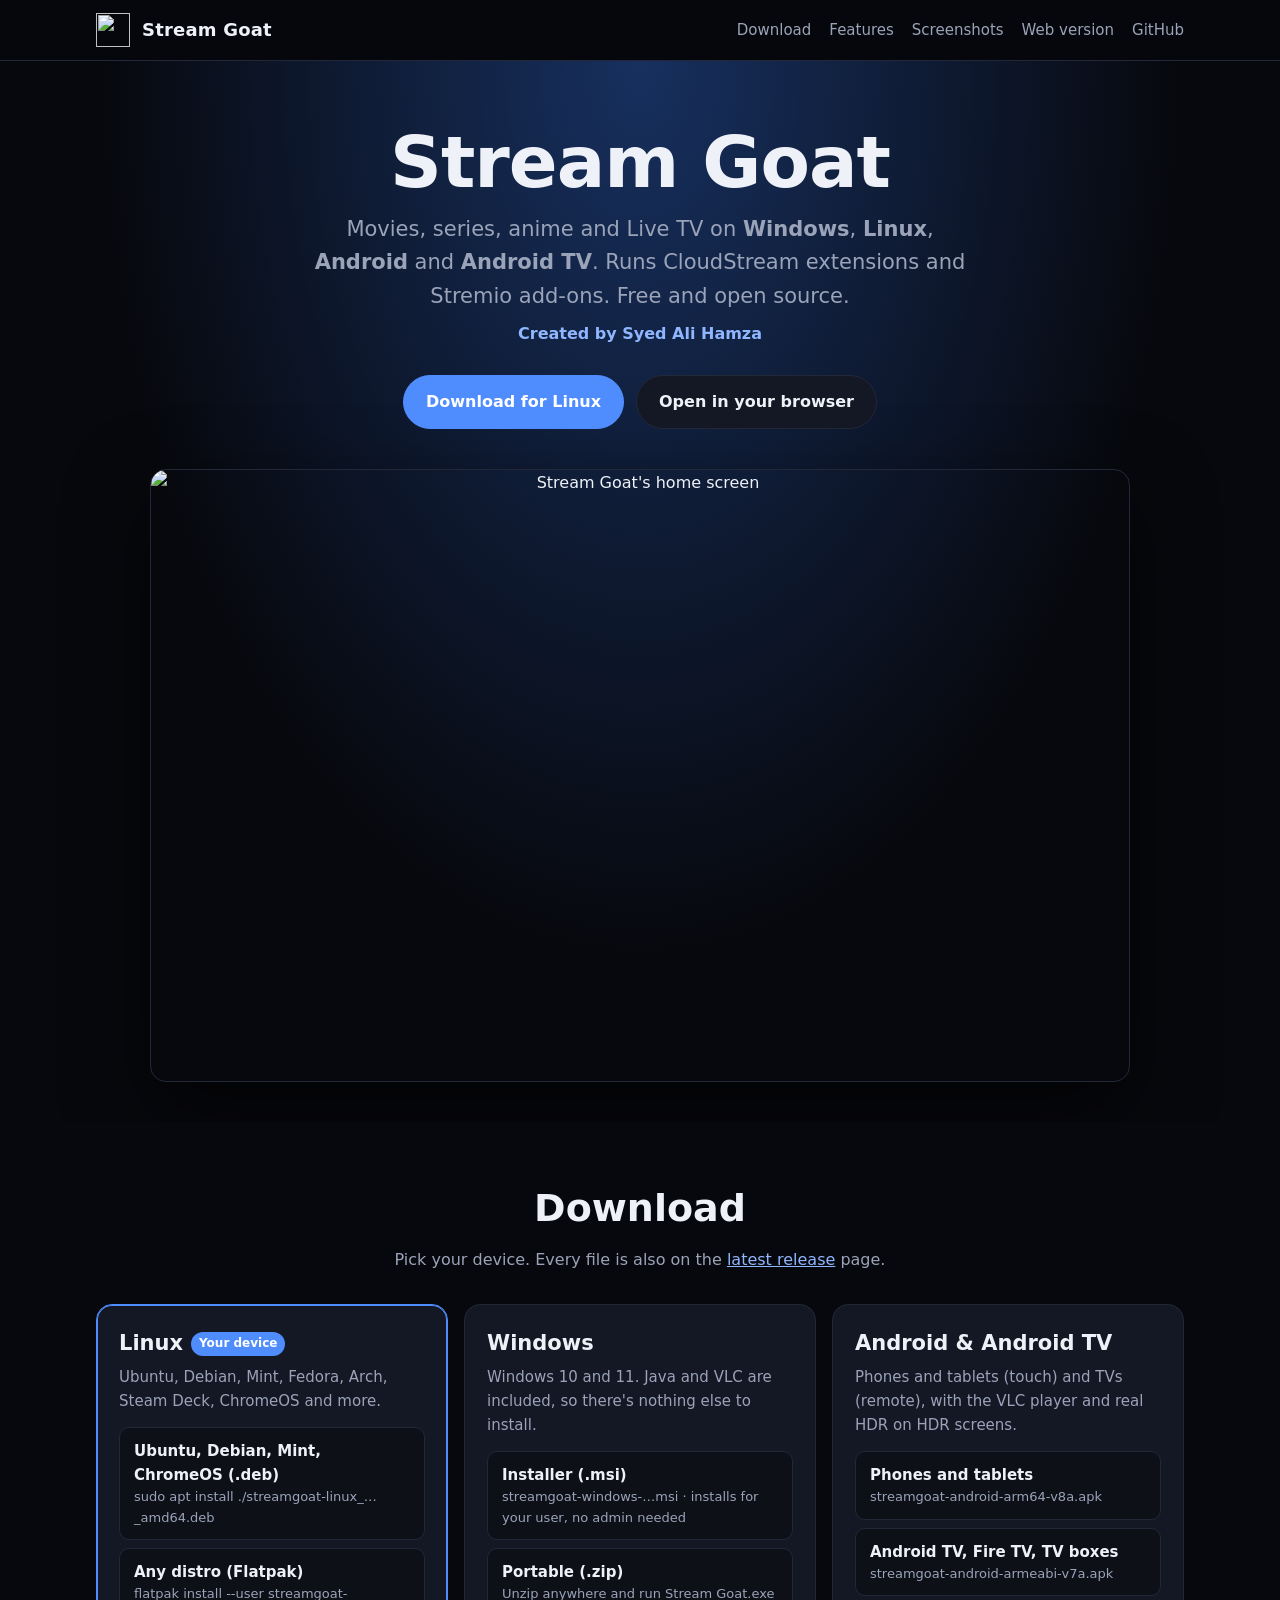
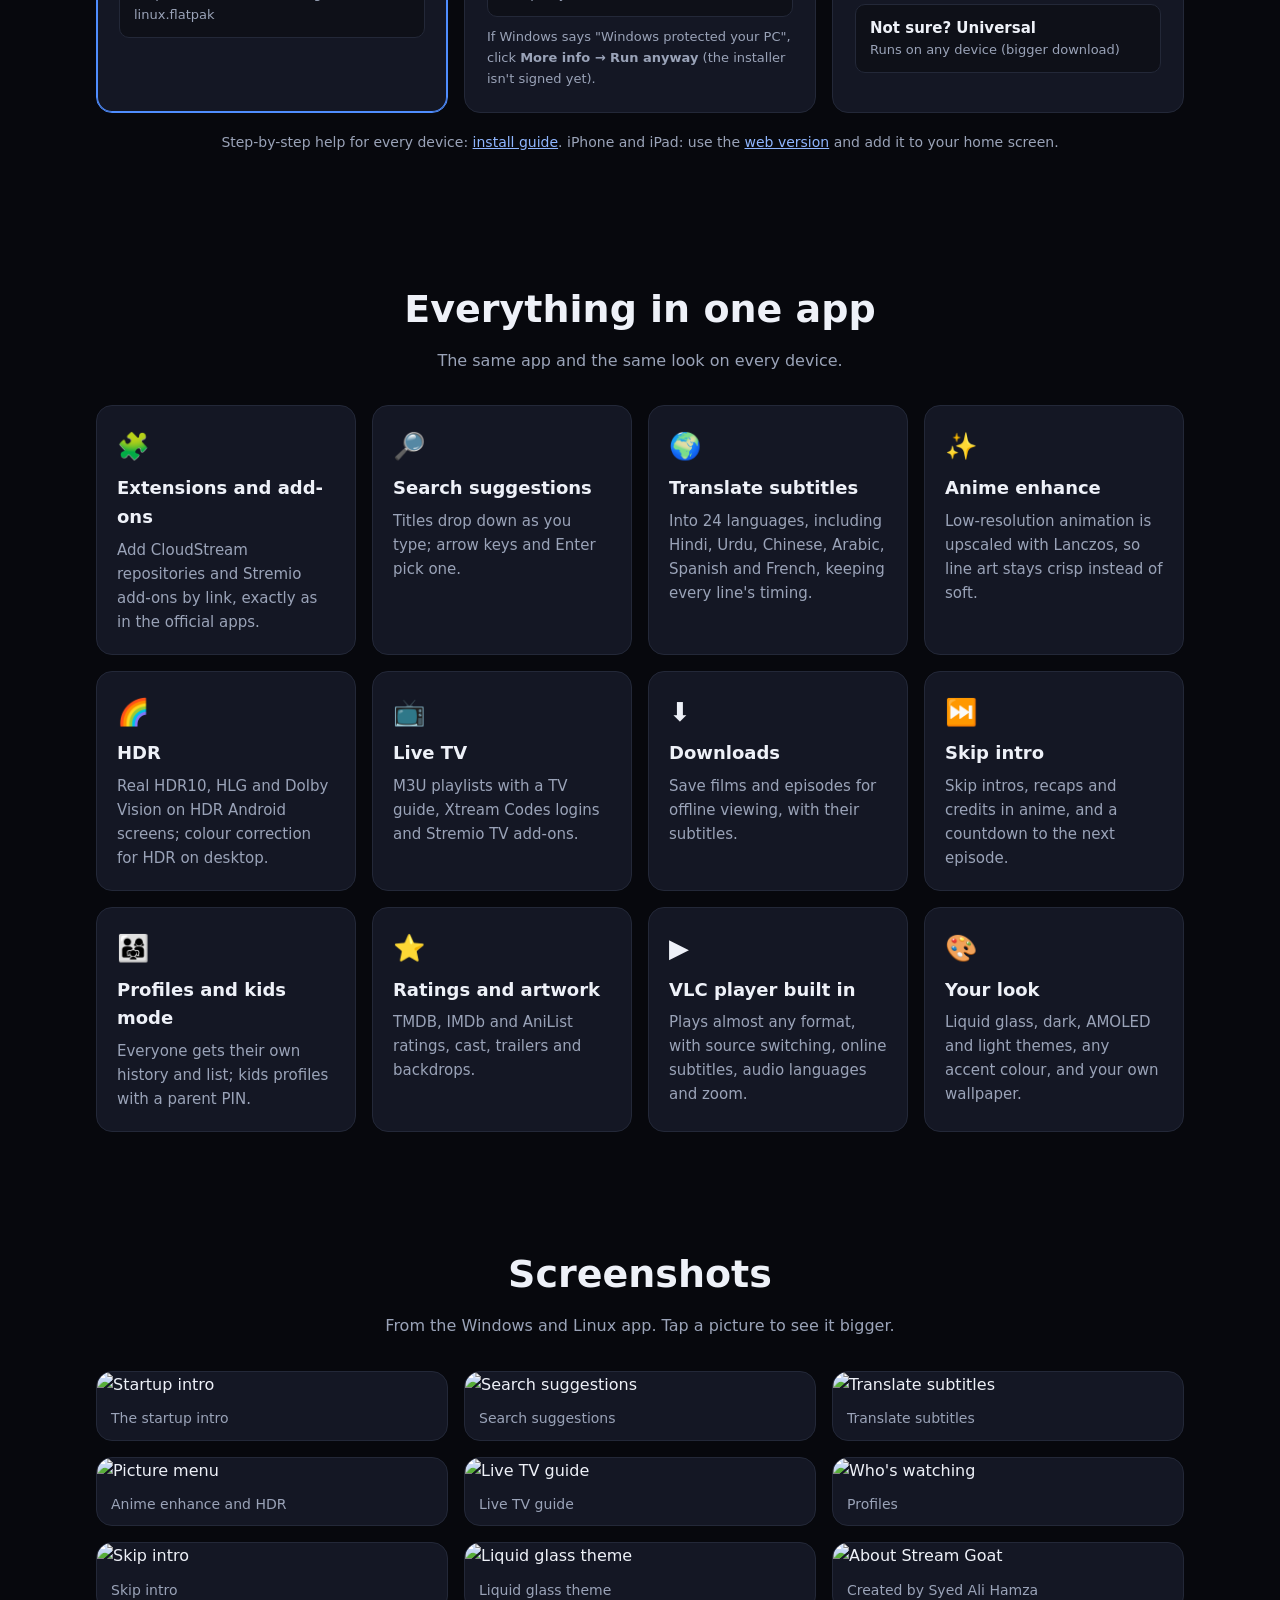
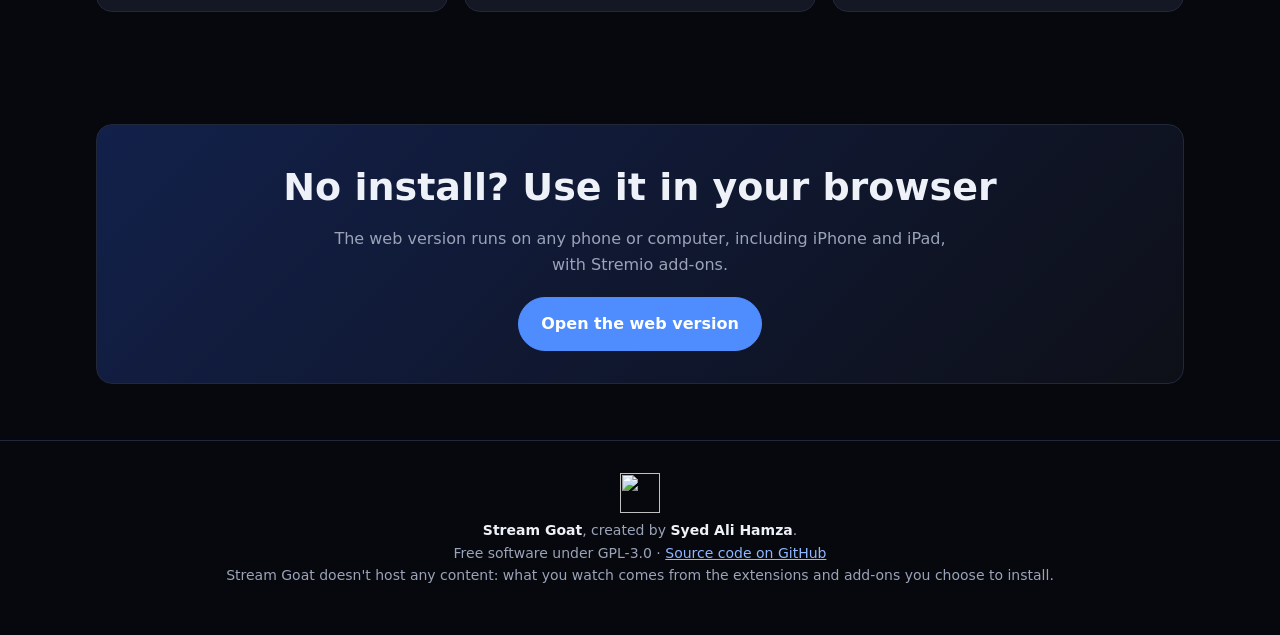
==== site/index.html @ ea7d9202 "Stream Goat website on GitHub Pages; web version moves to /app/; links use the new repository name C" ====
<!doctype html>
<html lang="en">
<head>
<meta charset="utf-8">
<meta name="viewport" content="width=device-width, initial-scale=1">
<title>Stream Goat</title>
<meta name="description" content="Stream Goat: movies, series, anime and Live TV on Windows, Linux, Android and Android TV. Runs CloudStream extensions and Stremio add-ons. Created by Syed Ali Hamza.">
<meta property="og:title" content="Stream Goat">
<meta property="og:description" content="Movies, series, anime and Live TV on Windows, Linux, Android and Android TV. Free and open source.">
<meta property="og:image" content="screenshots/intro.png">
<link rel="icon" href="logo.svg" type="image/svg+xml">
<link rel="apple-touch-icon" href="app/apple-touch-icon.png">
<script>
  // The web version used to live here: send its old links (…/#/home and so on) to its new place.
  if (location.hash.startsWith("#/")) location.replace("app/" + location.hash);
</script>
<style>
  :root {
    --bg: #07080d; --bg2: #0e1018; --card: #141724; --line: #232838;
    --text: #eef1f8; --muted: #9aa3b8; --accent: #4f8dff; --accent2: #8fb6ff;
    --radius: 16px;
  }
  * { box-sizing: border-box; }
  html { scroll-behavior: smooth; }
  body { margin: 0; background: var(--bg); color: var(--text);
    font: 16px/1.6 Inter, system-ui, -apple-system, "Segoe UI", Roboto, sans-serif; }
  a { color: var(--accent2); }
  .wrap { max-width: 1120px; margin: 0 auto; padding: 0 16px; }

  header.top { position: sticky; top: 0; z-index: 10; background: rgba(7, 8, 13, .82);
    backdrop-filter: blur(12px); border-bottom: 1px solid var(--line); }
  header.top .wrap { display: flex; align-items: center; gap: 12px; height: 60px; }
  header.top img { width: 34px; height: 34px; }
  header.top b { font-size: 18px; letter-spacing: .2px; }
  header.top nav { margin-left: auto; display: flex; gap: 18px; }
  header.top nav a { color: var(--muted); text-decoration: none; font-size: 15px; }
  header.top nav a:hover { color: var(--text); }

  .hero { position: relative; overflow: hidden; text-align: center; padding: 64px 0 40px;
    background: radial-gradient(ellipse at 50% 0%, #17305f 0%, transparent 60%); }
  .hero h1 { font-size: clamp(40px, 8vw, 72px); line-height: 1.05; margin: 0 0 12px; letter-spacing: -1px; }
  .hero p.lead { font-size: clamp(17px, 2.4vw, 21px); color: var(--muted); max-width: 680px; margin: 0 auto 8px; }
  .hero p.credit { color: var(--accent2); font-weight: 600; margin: 0 0 28px; }
  .buttons { display: flex; flex-wrap: wrap; gap: 12px; justify-content: center; }
  .btn { display: inline-flex; align-items: center; gap: 8px; padding: 13px 22px; border-radius: 999px;
    font-weight: 600; text-decoration: none; border: 1px solid var(--line); color: var(--text); background: var(--card); }
  .btn.primary { background: var(--accent); border-color: var(--accent); color: #fff; }
  .btn:hover { filter: brightness(1.12); }
  .hero .shot { margin: 40px auto 0; max-width: 980px; border-radius: var(--radius); overflow: hidden;
    border: 1px solid var(--line); box-shadow: 0 30px 80px rgba(0, 0, 0, .6); }
  .hero .shot img { display: block; width: 100%; height: auto; }

  section { padding: 56px 0; }
  section h2 { font-size: clamp(28px, 4vw, 38px); margin: 0 0 8px; text-align: center; }
  section p.sub { color: var(--muted); text-align: center; margin: 0 auto 32px; max-width: 640px; }

  .platforms { display: grid; grid-template-columns: repeat(auto-fit, minmax(260px, 1fr)); gap: 16px; }
  .platform { background: var(--card); border: 1px solid var(--line); border-radius: var(--radius); padding: 22px; }
  .platform.mine { border-color: var(--accent); box-shadow: 0 0 0 1px var(--accent) inset; }
  .platform h3 { margin: 0 0 4px; font-size: 21px; display: flex; align-items: center; gap: 8px; }
  .platform .tag { font-size: 12px; font-weight: 600; color: #fff; background: var(--accent); padding: 2px 8px;
    border-radius: 999px; display: none; }
  .platform.mine .tag { display: inline-block; }
  .platform p { color: var(--muted); margin: 0 0 14px; font-size: 15px; }
  .platform a.dl { display: block; padding: 11px 14px; margin-bottom: 8px; border-radius: 10px; text-decoration: none;
    color: var(--text); background: var(--bg2); border: 1px solid var(--line); font-weight: 600; font-size: 15px; }
  .platform a.dl small { display: block; color: var(--muted); font-weight: 400; font-size: 13px; }
  .platform a.dl:hover { border-color: var(--accent); }
  .note { color: var(--muted); font-size: 14px; text-align: center; margin-top: 18px; }

  .features { display: grid; grid-template-columns: repeat(auto-fit, minmax(240px, 1fr)); gap: 16px; }
  .feature { background: var(--card); border: 1px solid var(--line); border-radius: var(--radius); padding: 20px; }
  .feature .icon { font-size: 26px; }
  .feature h3 { margin: 6px 0 6px; font-size: 18px; }
  .feature p { margin: 0; color: var(--muted); font-size: 15px; }

  .gallery { display: grid; grid-template-columns: repeat(auto-fit, minmax(300px, 1fr)); gap: 16px; }
  .gallery figure { margin: 0; background: var(--card); border: 1px solid var(--line); border-radius: var(--radius); overflow: hidden; }
  .gallery img { display: block; width: 100%; height: auto; cursor: zoom-in; }
  .gallery figcaption { padding: 10px 14px; color: var(--muted); font-size: 14px; }

  .web { background: linear-gradient(135deg, #12204a, #0e1018); border: 1px solid var(--line);
    border-radius: var(--radius); padding: 32px; text-align: center; }
  .web h2 { margin-top: 0; }

  footer { border-top: 1px solid var(--line); padding: 32px 0 48px; color: var(--muted); font-size: 14px; text-align: center; }
  footer img { width: 40px; height: 40px; }
  footer b { color: var(--text); }

  dialog { padding: 0; border: none; background: transparent; max-width: 96vw; }
  dialog::backdrop { background: rgba(0, 0, 0, .85); }
  dialog img { max-width: 96vw; max-height: 90vh; border-radius: 10px; display: block; }

  @media (max-width: 640px) {
    header.top nav { display: none; }
    .hero { padding-top: 40px; }
    section { padding: 40px 0; }
  }
</style>
</head>
<body>
<header class="top">
  <div class="wrap">
    <img src="logo.svg" alt="">
    <b>Stream Goat</b>
    <nav>
      <a href="#download">Download</a>
      <a href="#features">Features</a>
      <a href="#screenshots">Screenshots</a>
      <a href="app/">Web version</a>
      <a href="https://github.com/sherazi5110/stream-goat">GitHub</a>
    </nav>
  </div>
</header>

<div class="hero">
  <div class="wrap">
    <h1>Stream Goat</h1>
    <p class="lead">Movies, series, anime and Live TV on <b>Windows</b>, <b>Linux</b>, <b>Android</b> and <b>Android TV</b>.
      Runs CloudStream extensions and Stremio add-ons. Free and open source.</p>
    <p class="credit">Created by Syed Ali Hamza</p>
    <div class="buttons">
      <a class="btn primary" id="hero-download" href="#download">Download</a>
      <a class="btn" href="app/">Open in your browser</a>
    </div>
    <div class="shot"><img src="screenshots/home.png" alt="Stream Goat's home screen" width="1600" height="1000"></div>
  </div>
</div>

<section id="download">
  <div class="wrap">
    <h2>Download</h2>
    <p class="sub">Pick your device. Every file is also on the <a href="https://github.com/sherazi5110/stream-goat/releases/latest">latest release</a> page.</p>
    <div class="platforms">
      <div class="platform" data-os="windows">
        <h3>Windows <span class="tag">Your device</span></h3>
        <p>Windows 10 and 11. Java and VLC are included, so there's nothing else to install.</p>
        <a class="dl" href="https://github.com/sherazi5110/stream-goat/releases/latest">Installer (.msi)<small>streamgoat-windows-…msi · installs for your user, no admin needed</small></a>
        <a class="dl" href="https://github.com/sherazi5110/stream-goat/releases/latest">Portable (.zip)<small>Unzip anywhere and run Stream Goat.exe</small></a>
        <p style="margin:10px 0 0;font-size:13px">If Windows says "Windows protected your PC", click <b>More info → Run anyway</b> (the installer isn't signed yet).</p>
      </div>
      <div class="platform" data-os="android">
        <h3>Android &amp; Android TV <span class="tag">Your device</span></h3>
        <p>Phones and tablets (touch) and TVs (remote), with the VLC player and real HDR on HDR screens.</p>
        <a class="dl" href="https://github.com/sherazi5110/stream-goat/releases/latest/download/streamgoat-android-arm64-v8a.apk">Phones and tablets<small>streamgoat-android-arm64-v8a.apk</small></a>
        <a class="dl" href="https://github.com/sherazi5110/stream-goat/releases/latest/download/streamgoat-android-armeabi-v7a.apk">Android TV, Fire TV, TV boxes<small>streamgoat-android-armeabi-v7a.apk</small></a>
        <a class="dl" href="https://github.com/sherazi5110/stream-goat/releases/latest/download/streamgoat-android-universal.apk">Not sure? Universal<small>Runs on any device (bigger download)</small></a>
      </div>
      <div class="platform" data-os="linux">
        <h3>Linux <span class="tag">Your device</span></h3>
        <p>Ubuntu, Debian, Mint, Fedora, Arch, Steam Deck, ChromeOS and more.</p>
        <a class="dl" href="https://github.com/sherazi5110/stream-goat/releases/latest">Ubuntu, Debian, Mint, ChromeOS (.deb)<small>sudo apt install ./streamgoat-linux_…_amd64.deb</small></a>
        <a class="dl" href="https://github.com/sherazi5110/stream-goat/releases/latest/download/streamgoat-linux.flatpak">Any distro (Flatpak)<small>flatpak install --user streamgoat-linux.flatpak</small></a>
      </div>
    </div>
    <p class="note">Step-by-step help for every device: <a href="https://github.com/sherazi5110/stream-goat/blob/main/INSTALL.md">install guide</a>.
      iPhone and iPad: use the <a href="app/">web version</a> and add it to your home screen.</p>
  </div>
</section>

<section id="features">
  <div class="wrap">
    <h2>Everything in one app</h2>
    <p class="sub">The same app and the same look on every device.</p>
    <div class="features">
      <div class="feature"><div class="icon">🧩</div><h3>Extensions and add-ons</h3><p>Add CloudStream repositories and Stremio add-ons by link, exactly as in the official apps.</p></div>
      <div class="feature"><div class="icon">🔎</div><h3>Search suggestions</h3><p>Titles drop down as you type; arrow keys and Enter pick one.</p></div>
      <div class="feature"><div class="icon">🌍</div><h3>Translate subtitles</h3><p>Into 24 languages, including Hindi, Urdu, Chinese, Arabic, Spanish and French, keeping every line's timing.</p></div>
      <div class="feature"><div class="icon">✨</div><h3>Anime enhance</h3><p>Low-resolution animation is upscaled with Lanczos, so line art stays crisp instead of soft.</p></div>
      <div class="feature"><div class="icon">🌈</div><h3>HDR</h3><p>Real HDR10, HLG and Dolby Vision on HDR Android screens; colour correction for HDR on desktop.</p></div>
      <div class="feature"><div class="icon">📺</div><h3>Live TV</h3><p>M3U playlists with a TV guide, Xtream Codes logins and Stremio TV add-ons.</p></div>
      <div class="feature"><div class="icon">⬇️</div><h3>Downloads</h3><p>Save films and episodes for offline viewing, with their subtitles.</p></div>
      <div class="feature"><div class="icon">⏭️</div><h3>Skip intro</h3><p>Skip intros, recaps and credits in anime, and a countdown to the next episode.</p></div>
      <div class="feature"><div class="icon">👨‍👩‍👧</div><h3>Profiles and kids mode</h3><p>Everyone gets their own history and list; kids profiles with a parent PIN.</p></div>
      <div class="feature"><div class="icon">⭐</div><h3>Ratings and artwork</h3><p>TMDB, IMDb and AniList ratings, cast, trailers and backdrops.</p></div>
      <div class="feature"><div class="icon">▶️</div><h3>VLC player built in</h3><p>Plays almost any format, with source switching, online subtitles, audio languages and zoom.</p></div>
      <div class="feature"><div class="icon">🎨</div><h3>Your look</h3><p>Liquid glass, dark, AMOLED and light themes, any accent colour, and your own wallpaper.</p></div>
    </div>
  </div>
</section>

<section id="screenshots">
  <div class="wrap">
    <h2>Screenshots</h2>
    <p class="sub">From the Windows and Linux app. Tap a picture to see it bigger.</p>
    <div class="gallery">
      <figure><img src="screenshots/intro.png" alt="Startup intro" loading="lazy"><figcaption>The startup intro</figcaption></figure>
      <figure><img src="screenshots/search-suggest.png" alt="Search suggestions" loading="lazy"><figcaption>Search suggestions</figcaption></figure>
      <figure><img src="screenshots/player-translate.png" alt="Translate subtitles" loading="lazy"><figcaption>Translate subtitles</figcaption></figure>
      <figure><img src="screenshots/player-picture.png" alt="Picture menu" loading="lazy"><figcaption>Anime enhance and HDR</figcaption></figure>
      <figure><img src="screenshots/livetv-guide.png" alt="Live TV guide" loading="lazy"><figcaption>Live TV guide</figcaption></figure>
      <figure><img src="screenshots/profiles.png" alt="Who's watching" loading="lazy"><figcaption>Profiles</figcaption></figure>
      <figure><img src="screenshots/player-skip.png" alt="Skip intro" loading="lazy"><figcaption>Skip intro</figcaption></figure>
      <figure><img src="screenshots/theme-glass.png" alt="Liquid glass theme" loading="lazy"><figcaption>Liquid glass theme</figcaption></figure>
      <figure><img src="screenshots/about.png" alt="About Stream Goat" loading="lazy"><figcaption>Created by Syed Ali Hamza</figcaption></figure>
    </div>
  </div>
</section>

<section>
  <div class="wrap">
    <div class="web">
      <h2>No install? Use it in your browser</h2>
      <p class="sub" style="margin-bottom:20px">The web version runs on any phone or computer, including iPhone and iPad, with Stremio add-ons.</p>
      <a class="btn primary" href="app/">Open the web version</a>
    </div>
  </div>
</section>

<footer>
  <div class="wrap">
    <img src="logo.svg" alt=""><br>
    <b>Stream Goat</b>, created by <b>Syed Ali Hamza</b>.<br>
    Free software under GPL-3.0 · <a href="https://github.com/sherazi5110/stream-goat">Source code on GitHub</a><br>
    Stream Goat doesn't host any content: what you watch comes from the extensions and add-ons you choose to install.
  </div>
</footer>

<dialog id="zoom"><img alt=""></dialog>
<script>
  // Highlight the visitor's own device and point the main button at it.
  const ua = navigator.userAgent.toLowerCase();
  const os = /android/.test(ua) ? "android" : /windows/.test(ua) ? "windows" : /linux|cros/.test(ua) ? "linux" : null;
  if (os) {
    const card = document.querySelector(`.platform[data-os="${os}"]`);
    card.classList.add("mine");
    card.parentNode.prepend(card);
    document.getElementById("hero-download").textContent =
      "Download for " + { android: "Android", windows: "Windows", linux: "Linux" }[os];
  }
  // Screenshots open bigger.
  const zoom = document.getElementById("zoom");
  document.querySelectorAll(".gallery img").forEach(img => img.addEventListener("click", () => {
    zoom.querySelector("img").src = img.src; zoom.querySelector("img").alt = img.alt; zoom.showModal();
  }));
  zoom.addEventListener("click", () => zoom.close());
</script>
</body>
</html>
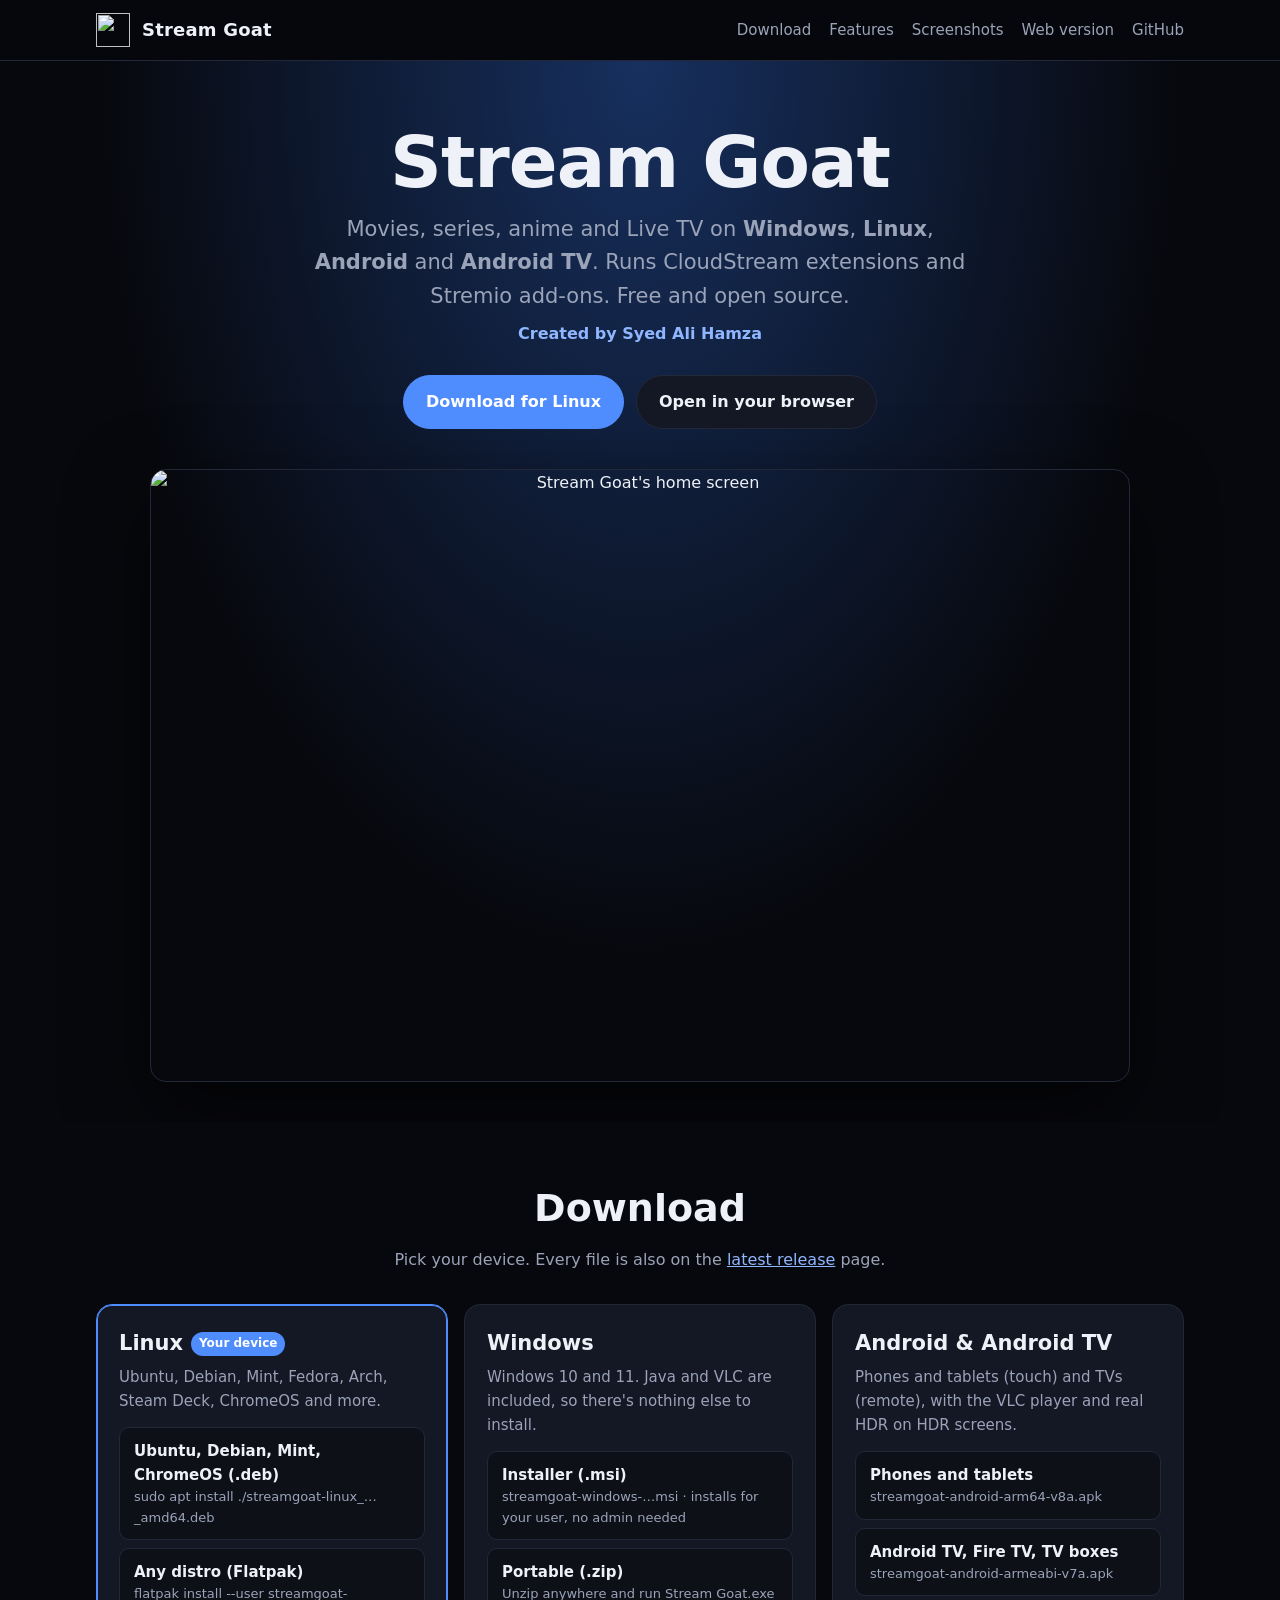
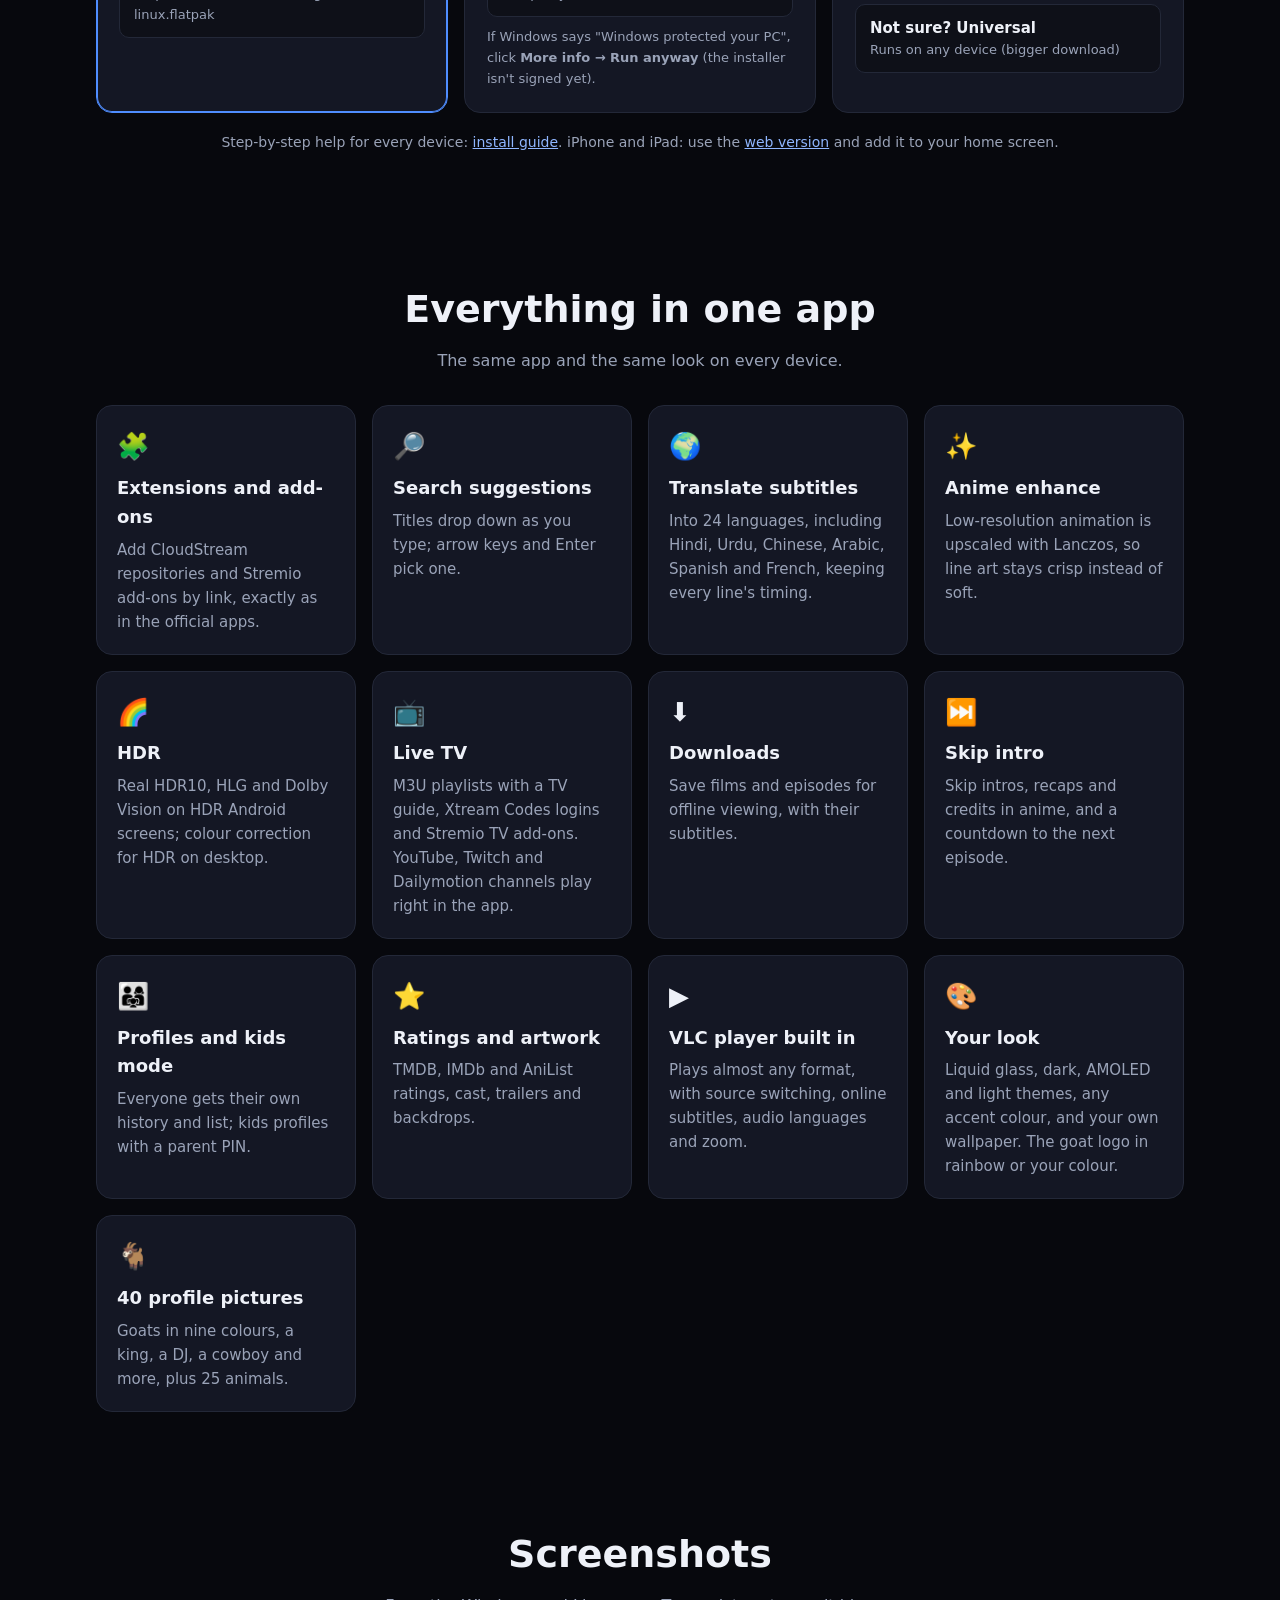
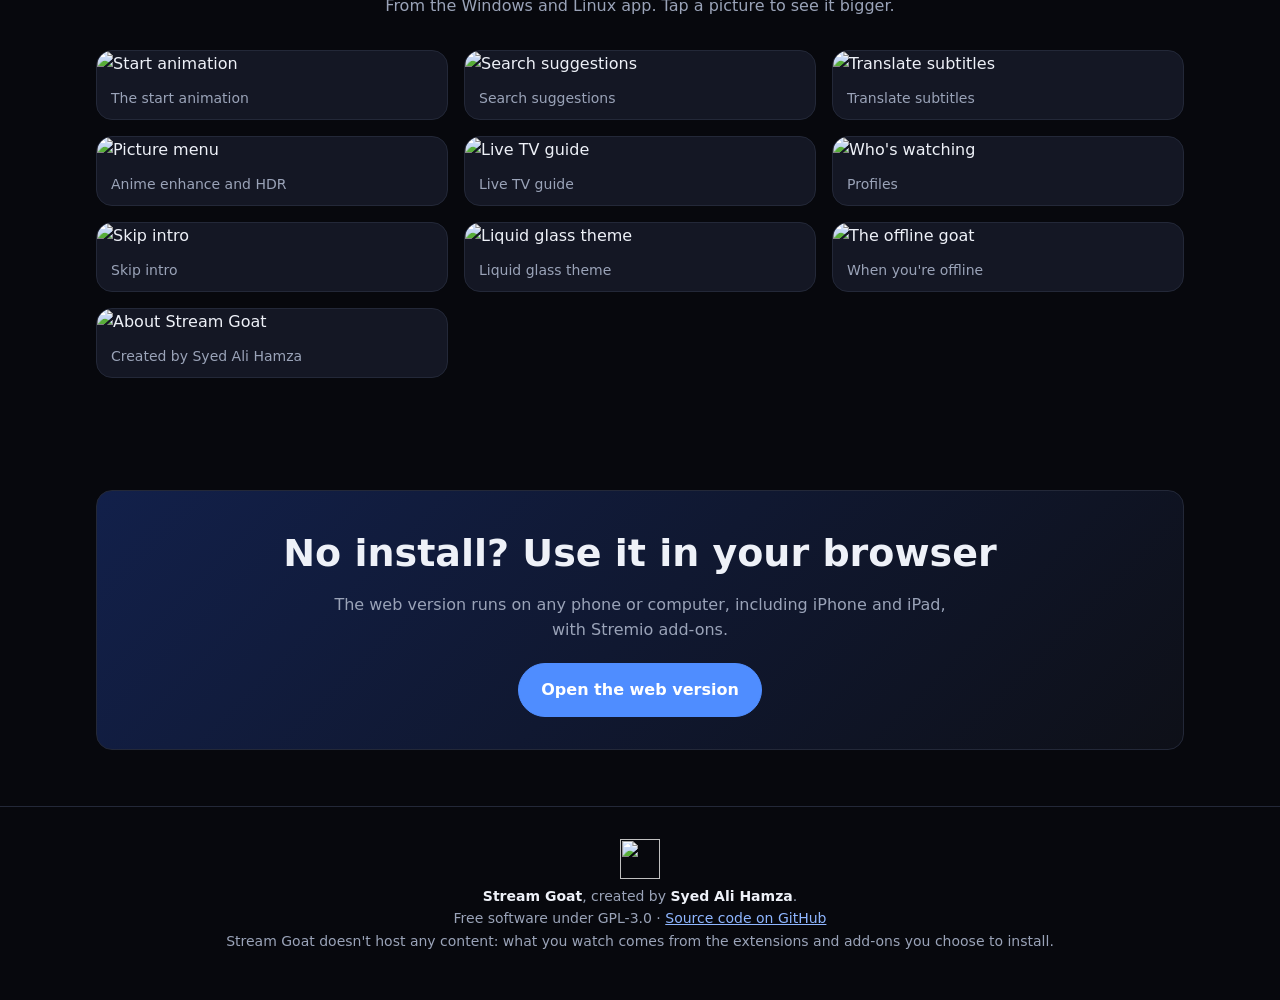
==== commit 1634e4b5: "README and website for 8.0: new goat screenshots, what's new in 8.0 - Every desktop screenshot retak" ====
--- a/site/index.html
+++ b/site/index.html
@@ -168,13 +168,14 @@
       <div class="feature"><div class="icon">🌍</div><h3>Translate subtitles</h3><p>Into 24 languages, including Hindi, Urdu, Chinese, Arabic, Spanish and French, keeping every line's timing.</p></div>
       <div class="feature"><div class="icon">✨</div><h3>Anime enhance</h3><p>Low-resolution animation is upscaled with Lanczos, so line art stays crisp instead of soft.</p></div>
       <div class="feature"><div class="icon">🌈</div><h3>HDR</h3><p>Real HDR10, HLG and Dolby Vision on HDR Android screens; colour correction for HDR on desktop.</p></div>
-      <div class="feature"><div class="icon">📺</div><h3>Live TV</h3><p>M3U playlists with a TV guide, Xtream Codes logins and Stremio TV add-ons.</p></div>
+      <div class="feature"><div class="icon">📺</div><h3>Live TV</h3><p>M3U playlists with a TV guide, Xtream Codes logins and Stremio TV add-ons. YouTube, Twitch and Dailymotion channels play right in the app.</p></div>
       <div class="feature"><div class="icon">⬇️</div><h3>Downloads</h3><p>Save films and episodes for offline viewing, with their subtitles.</p></div>
       <div class="feature"><div class="icon">⏭️</div><h3>Skip intro</h3><p>Skip intros, recaps and credits in anime, and a countdown to the next episode.</p></div>
       <div class="feature"><div class="icon">👨‍👩‍👧</div><h3>Profiles and kids mode</h3><p>Everyone gets their own history and list; kids profiles with a parent PIN.</p></div>
       <div class="feature"><div class="icon">⭐</div><h3>Ratings and artwork</h3><p>TMDB, IMDb and AniList ratings, cast, trailers and backdrops.</p></div>
       <div class="feature"><div class="icon">▶️</div><h3>VLC player built in</h3><p>Plays almost any format, with source switching, online subtitles, audio languages and zoom.</p></div>
-      <div class="feature"><div class="icon">🎨</div><h3>Your look</h3><p>Liquid glass, dark, AMOLED and light themes, any accent colour, and your own wallpaper.</p></div>
+      <div class="feature"><div class="icon">🎨</div><h3>Your look</h3><p>Liquid glass, dark, AMOLED and light themes, any accent colour, and your own wallpaper. The goat logo in rainbow or your colour.</p></div>
+      <div class="feature"><div class="icon">🐐</div><h3>40 profile pictures</h3><p>Goats in nine colours, a king, a DJ, a cowboy and more, plus 25 animals.</p></div>
     </div>
   </div>
 </section>
@@ -184,7 +185,7 @@
     <h2>Screenshots</h2>
     <p class="sub">From the Windows and Linux app. Tap a picture to see it bigger.</p>
     <div class="gallery">
-      <figure><img src="screenshots/intro.png" alt="Startup intro" loading="lazy"><figcaption>The startup intro</figcaption></figure>
+      <figure><img src="screenshots/intro.png" alt="Start animation" loading="lazy"><figcaption>The start animation</figcaption></figure>
       <figure><img src="screenshots/search-suggest.png" alt="Search suggestions" loading="lazy"><figcaption>Search suggestions</figcaption></figure>
       <figure><img src="screenshots/player-translate.png" alt="Translate subtitles" loading="lazy"><figcaption>Translate subtitles</figcaption></figure>
       <figure><img src="screenshots/player-picture.png" alt="Picture menu" loading="lazy"><figcaption>Anime enhance and HDR</figcaption></figure>
@@ -192,6 +193,7 @@
       <figure><img src="screenshots/profiles.png" alt="Who's watching" loading="lazy"><figcaption>Profiles</figcaption></figure>
       <figure><img src="screenshots/player-skip.png" alt="Skip intro" loading="lazy"><figcaption>Skip intro</figcaption></figure>
       <figure><img src="screenshots/theme-glass.png" alt="Liquid glass theme" loading="lazy"><figcaption>Liquid glass theme</figcaption></figure>
+      <figure><img src="screenshots/offline.png" alt="The offline goat" loading="lazy"><figcaption>When you're offline</figcaption></figure>
       <figure><img src="screenshots/about.png" alt="About Stream Goat" loading="lazy"><figcaption>Created by Syed Ali Hamza</figcaption></figure>
     </div>
   </div>
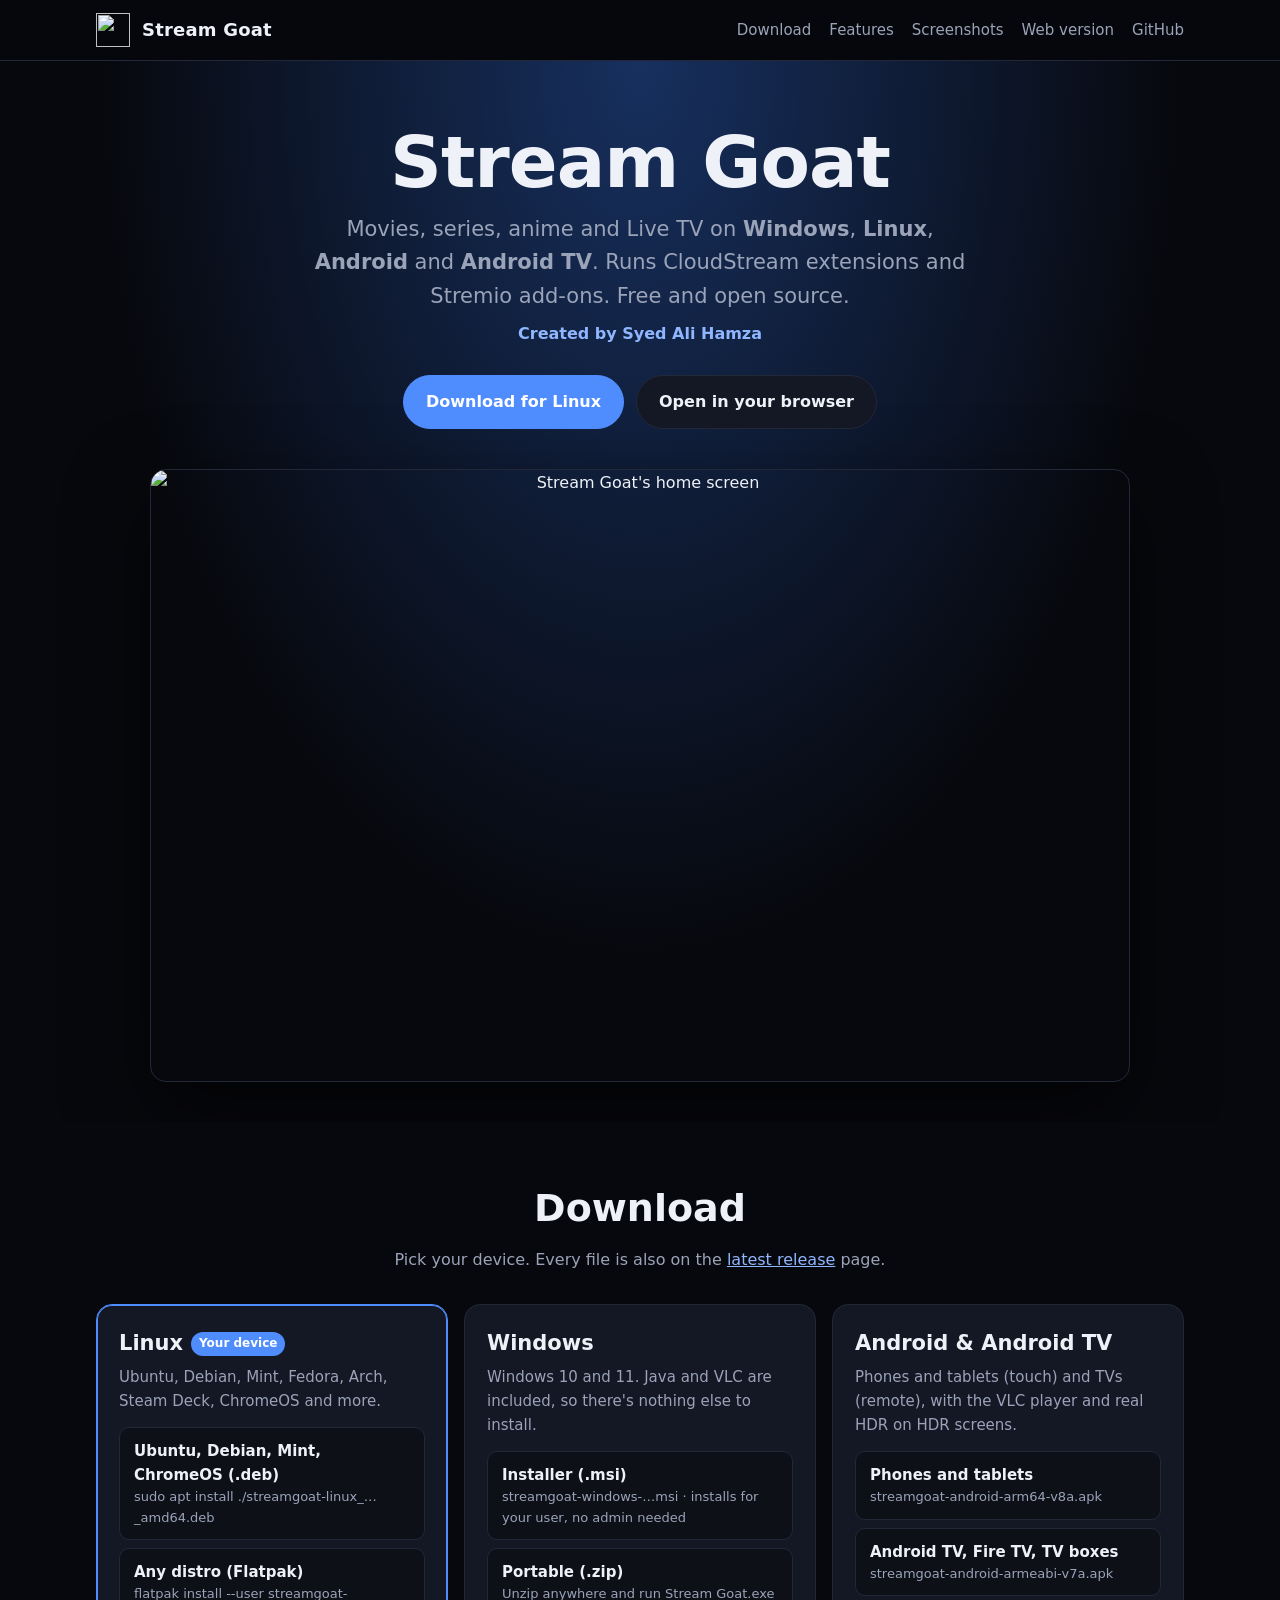
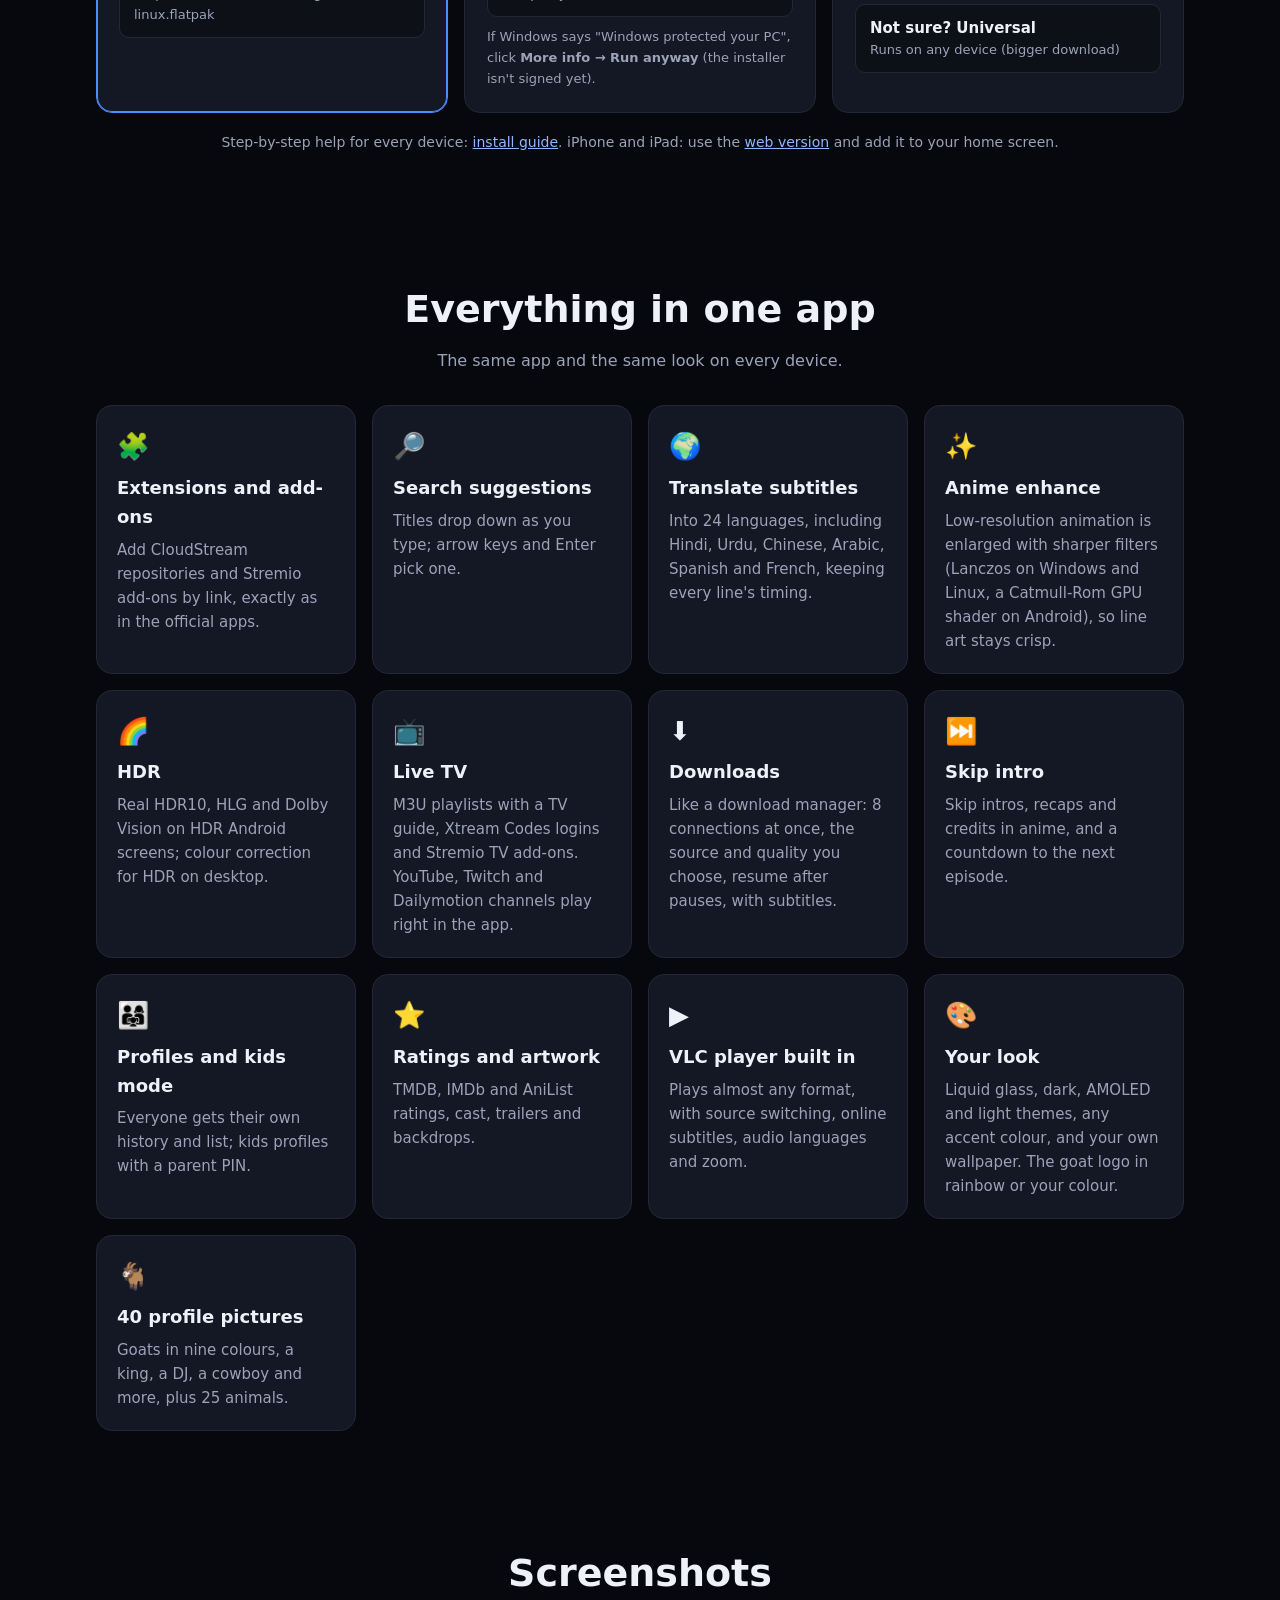
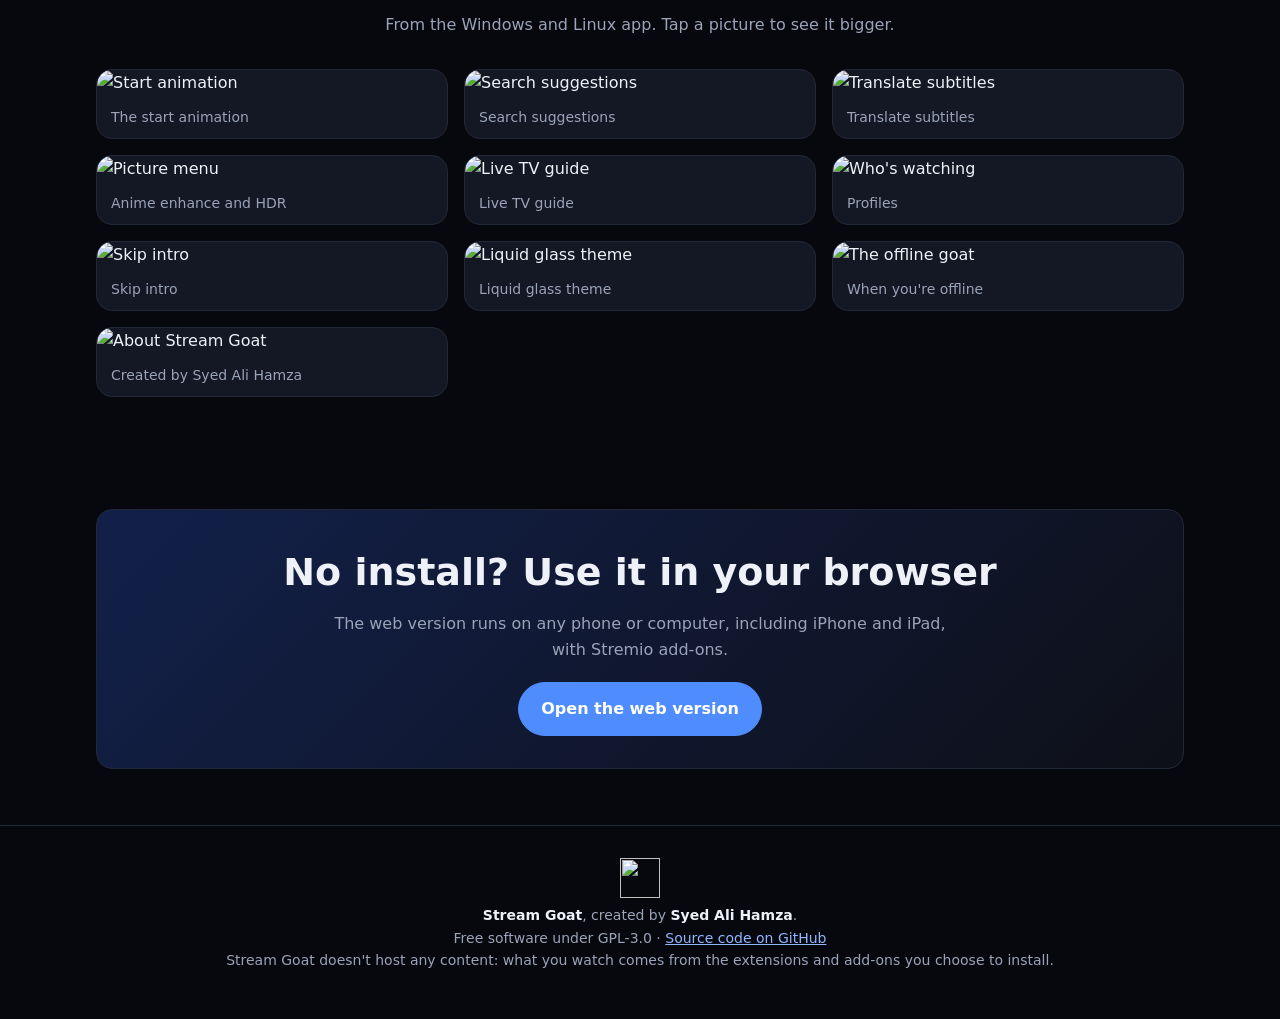
==== commit 9ebcdf38: "Downloads like IDM: several connections, choose the source and quality - Files over 8 MB whose serve" ====
--- a/site/index.html
+++ b/site/index.html
@@ -166,10 +166,10 @@
       <div class="feature"><div class="icon">🧩</div><h3>Extensions and add-ons</h3><p>Add CloudStream repositories and Stremio add-ons by link, exactly as in the official apps.</p></div>
       <div class="feature"><div class="icon">🔎</div><h3>Search suggestions</h3><p>Titles drop down as you type; arrow keys and Enter pick one.</p></div>
       <div class="feature"><div class="icon">🌍</div><h3>Translate subtitles</h3><p>Into 24 languages, including Hindi, Urdu, Chinese, Arabic, Spanish and French, keeping every line's timing.</p></div>
-      <div class="feature"><div class="icon">✨</div><h3>Anime enhance</h3><p>Low-resolution animation is upscaled with Lanczos, so line art stays crisp instead of soft.</p></div>
+      <div class="feature"><div class="icon">✨</div><h3>Anime enhance</h3><p>Low-resolution animation is enlarged with sharper filters (Lanczos on Windows and Linux, a Catmull-Rom GPU shader on Android), so line art stays crisp.</p></div>
       <div class="feature"><div class="icon">🌈</div><h3>HDR</h3><p>Real HDR10, HLG and Dolby Vision on HDR Android screens; colour correction for HDR on desktop.</p></div>
       <div class="feature"><div class="icon">📺</div><h3>Live TV</h3><p>M3U playlists with a TV guide, Xtream Codes logins and Stremio TV add-ons. YouTube, Twitch and Dailymotion channels play right in the app.</p></div>
-      <div class="feature"><div class="icon">⬇️</div><h3>Downloads</h3><p>Save films and episodes for offline viewing, with their subtitles.</p></div>
+      <div class="feature"><div class="icon">⬇️</div><h3>Downloads</h3><p>Like a download manager: 8 connections at once, the source and quality you choose, resume after pauses, with subtitles.</p></div>
       <div class="feature"><div class="icon">⏭️</div><h3>Skip intro</h3><p>Skip intros, recaps and credits in anime, and a countdown to the next episode.</p></div>
       <div class="feature"><div class="icon">👨‍👩‍👧</div><h3>Profiles and kids mode</h3><p>Everyone gets their own history and list; kids profiles with a parent PIN.</p></div>
       <div class="feature"><div class="icon">⭐</div><h3>Ratings and artwork</h3><p>TMDB, IMDb and AniList ratings, cast, trailers and backdrops.</p></div>
